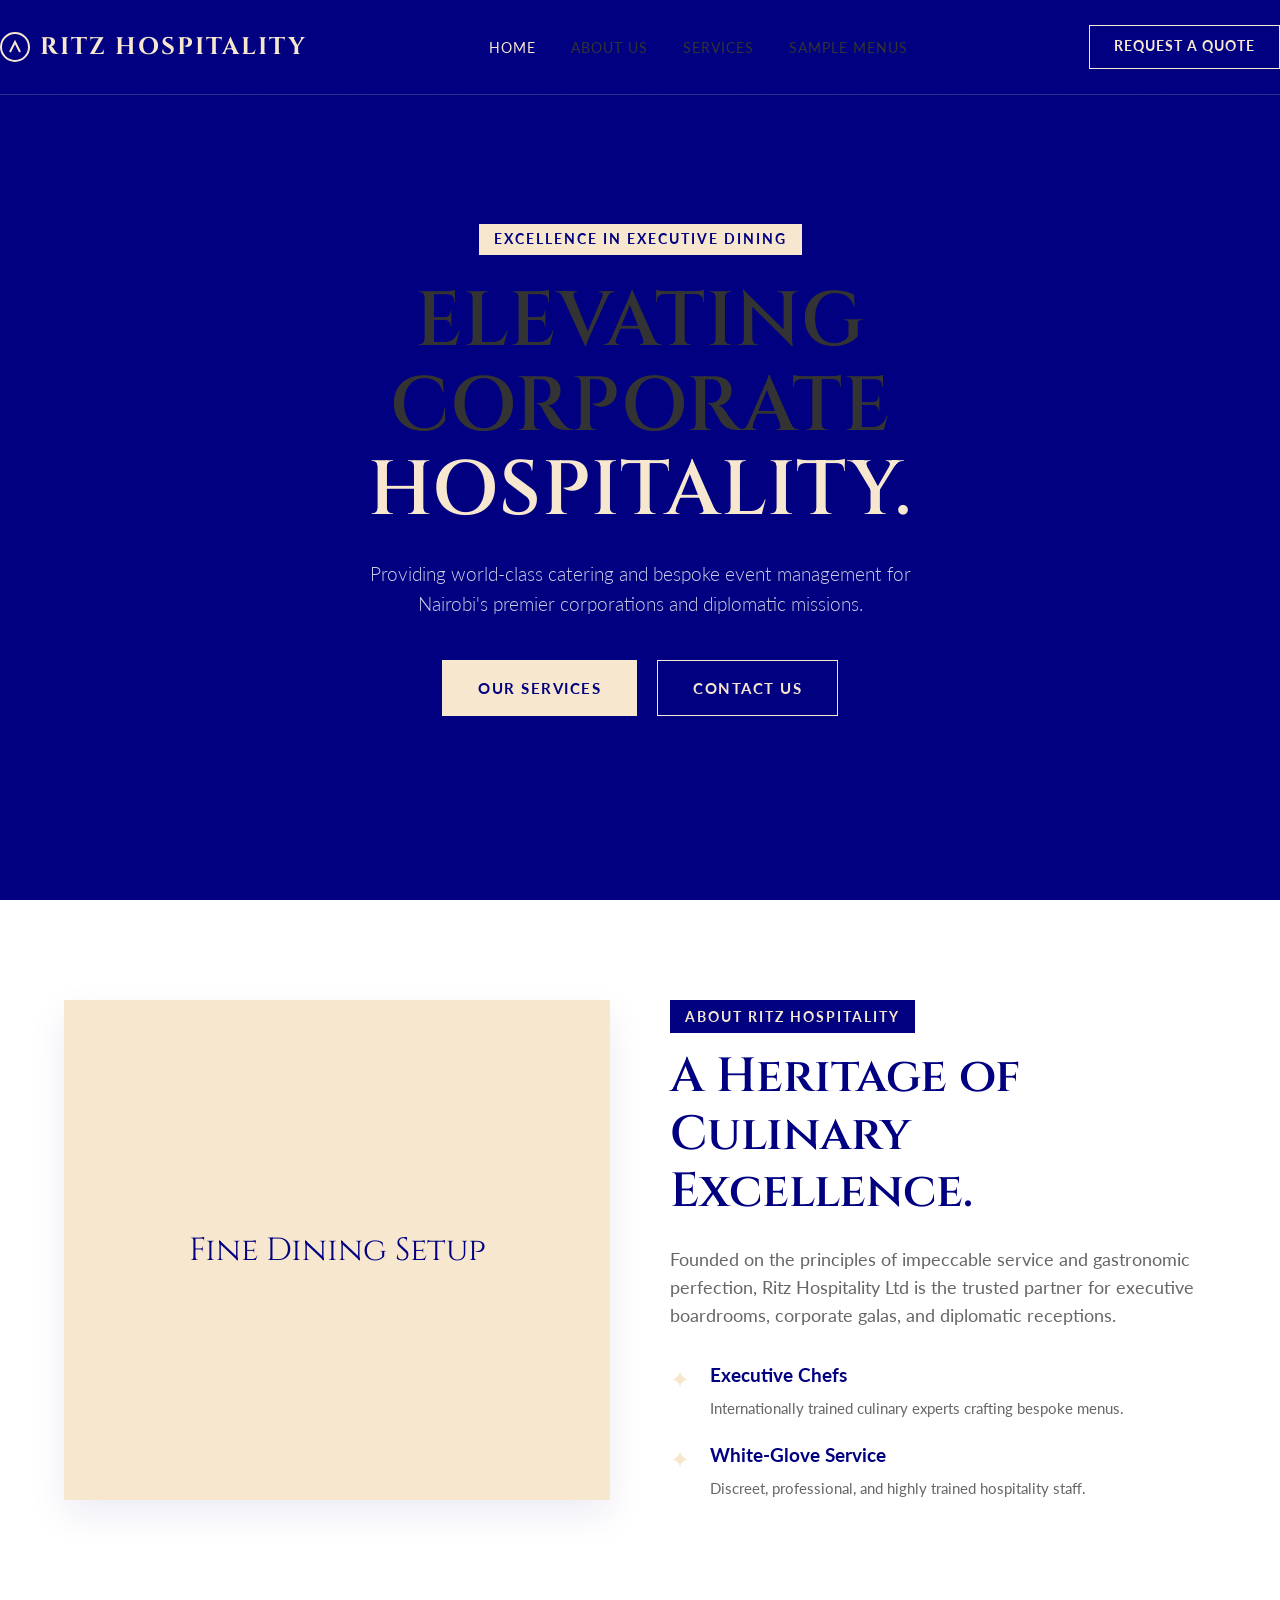
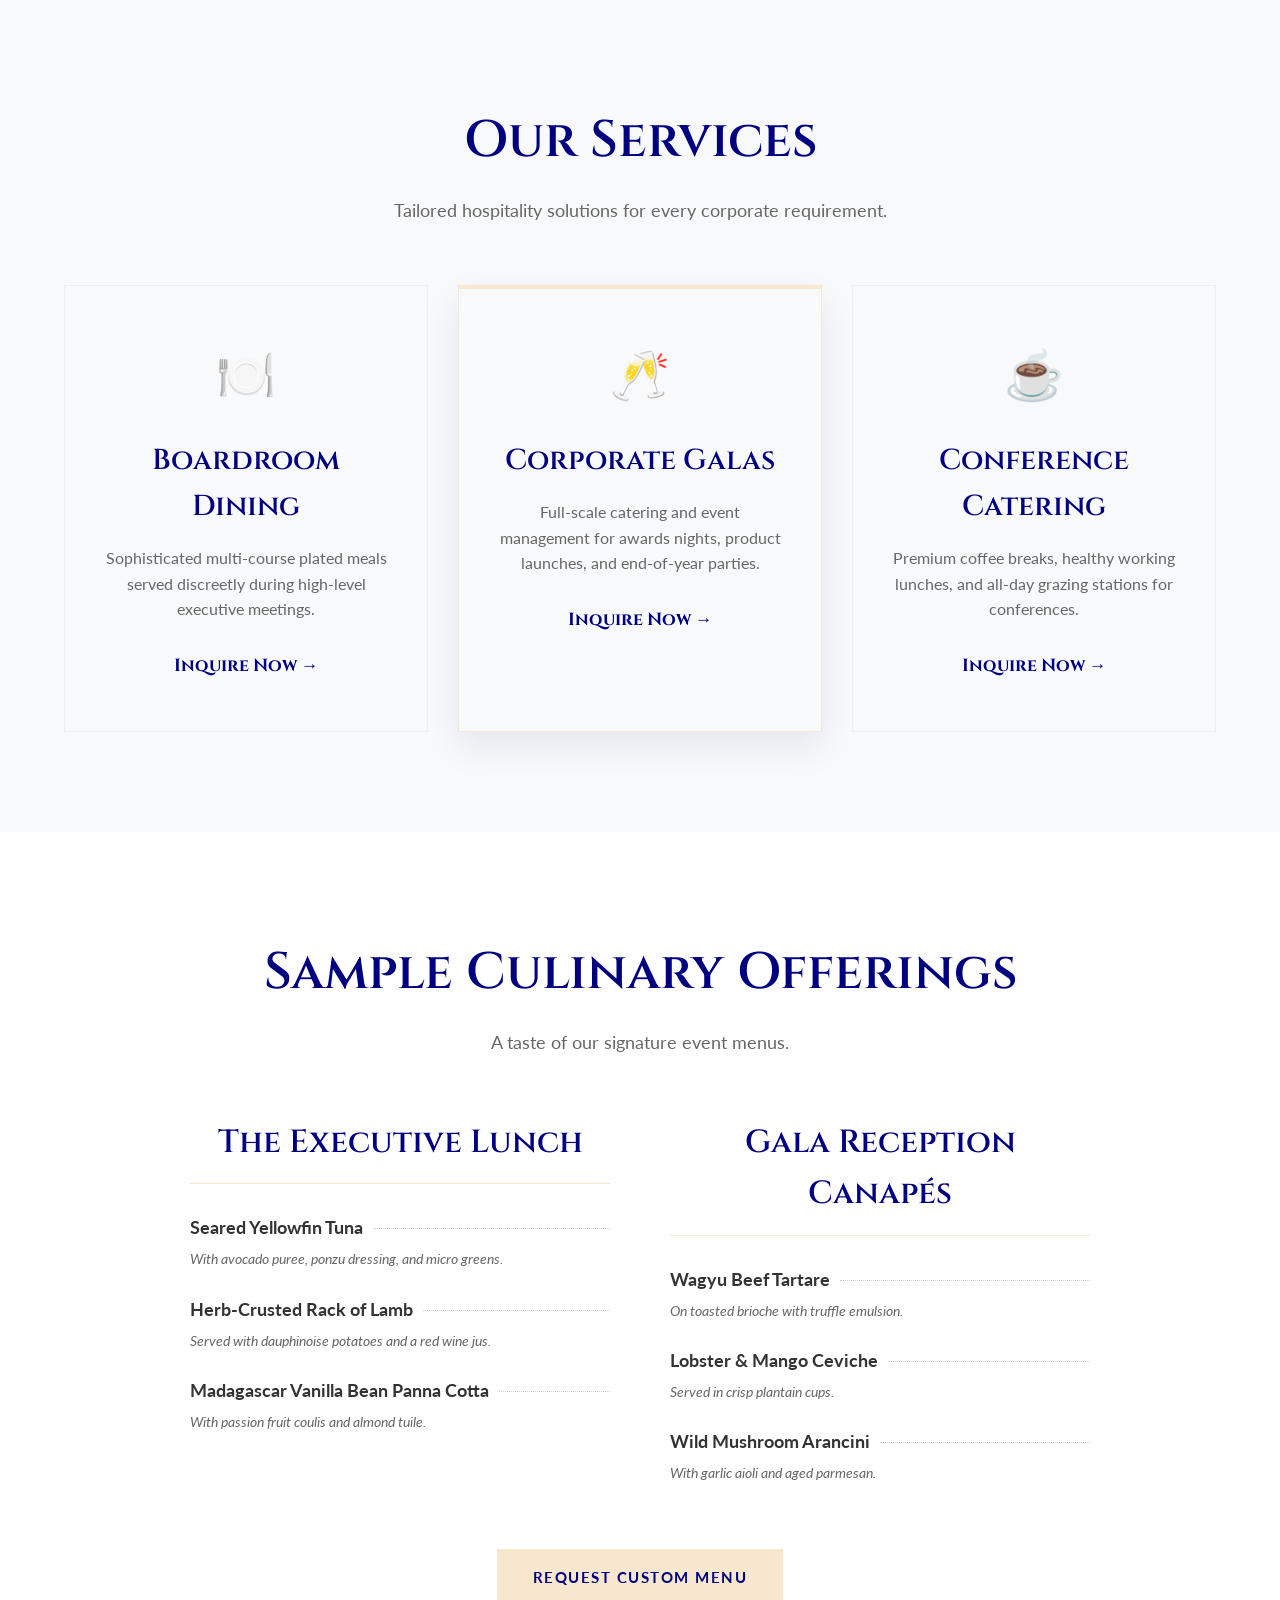
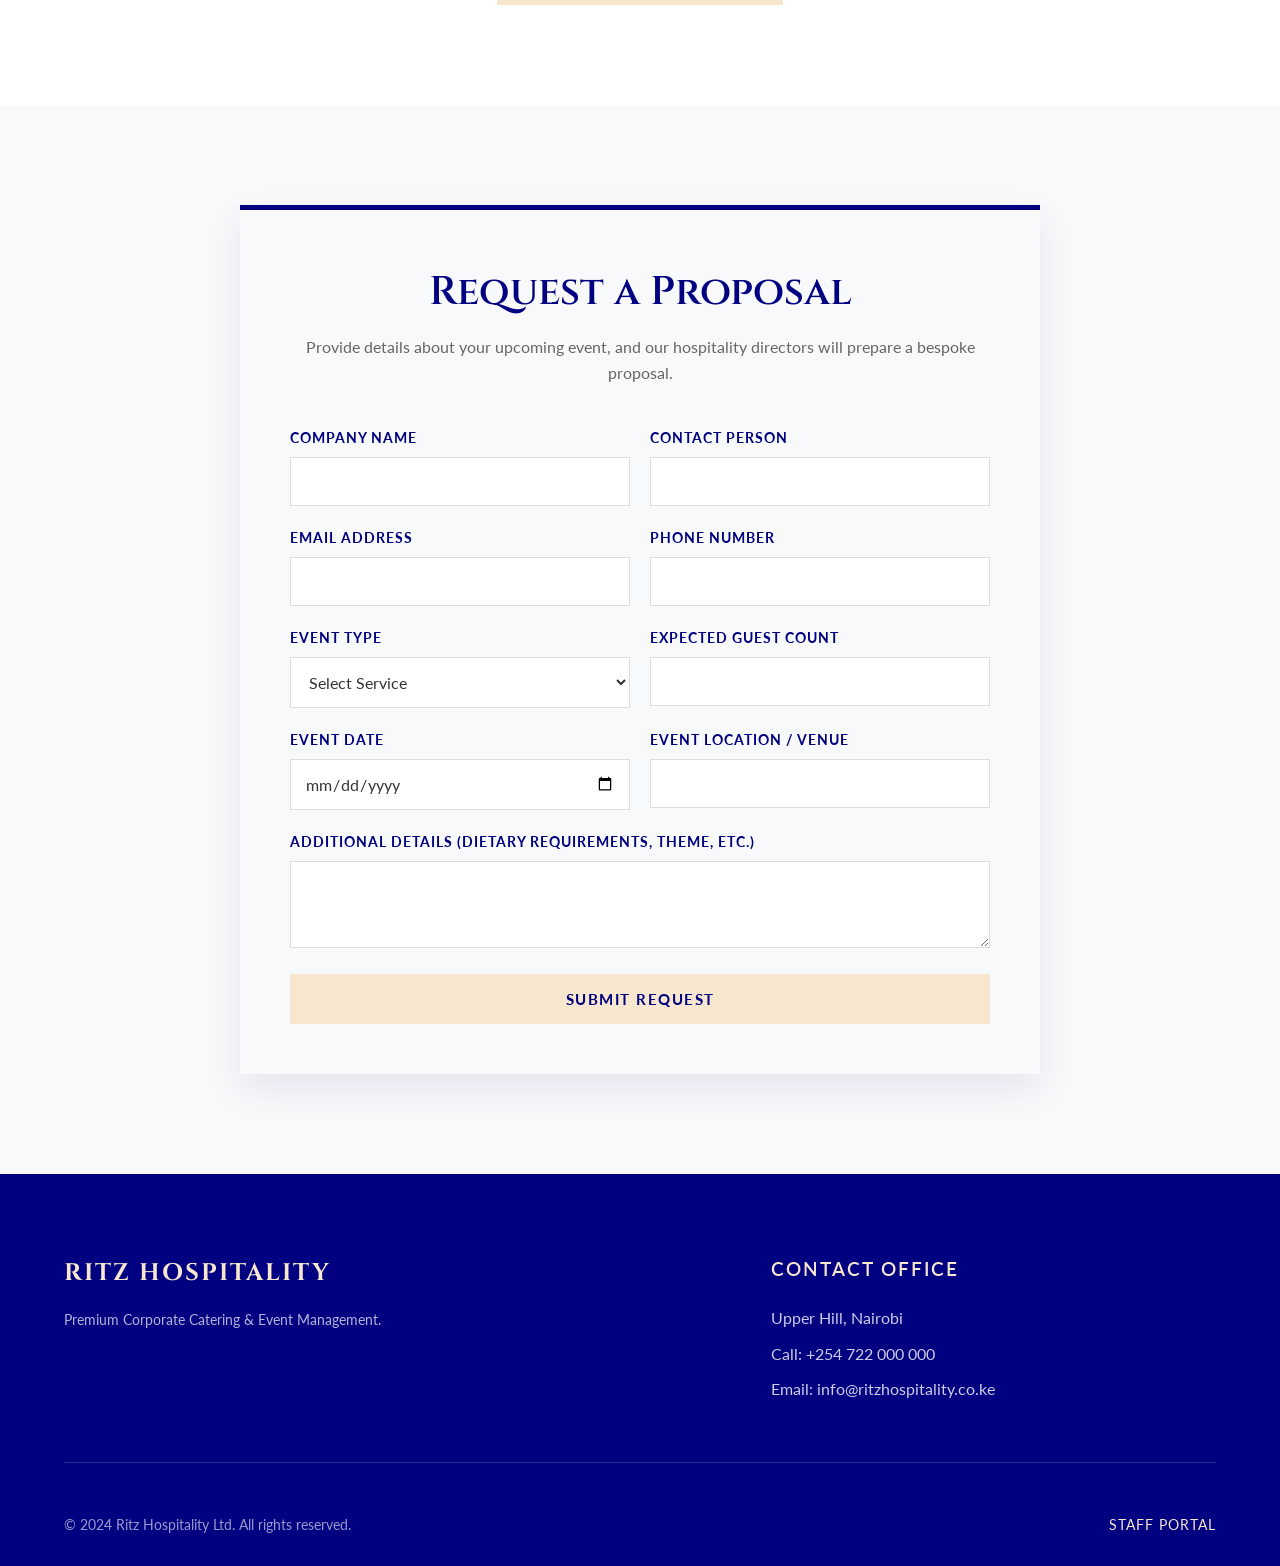
==== index.html @ 5d1a685e "Initial commit: Ritz Hospitality" ====
<!DOCTYPE html>
<html lang="en">
<head>
    <meta charset="UTF-8"><meta name="viewport" content="width=device-width,initial-scale=1.0">
    <title>Ritz Hospitality Ltd | Premium Corporate Catering Nairobi</title>
    <meta name="description" content="Ritz Hospitality Ltd provides premium corporate catering, executive dining, and event hospitality services in Nairobi, Kenya.">
    <link href="https://fonts.googleapis.com/css2?family=Cinzel:wght@400;600;700&family=Lato:wght@300;400;700&display=swap" rel="stylesheet">
    <link rel="stylesheet" href="style.css">
</head>
<body>
    <nav class="navbar" id="navbar"><div class="nav-container">
        <a href="#home" class="nav-logo"><img src="data:image/svg+xml;utf8,<svg width='30' height='30' viewBox='0 0 30 30' xmlns='http://www.w3.org/2000/svg'><circle cx='15' cy='15' r='14' fill='none' stroke='%23F7E7CE' stroke-width='2'/><path d='M10 20 L15 10 L20 20' fill='none' stroke='%23F7E7CE' stroke-width='2'/></svg>" alt="Ritz Logo"> RITZ HOSPITALITY</a>
        <ul class="nav-links" id="navLinks"><li><a href="#home" class="nav-link active">Home</a></li><li><a href="#about" class="nav-link">About Us</a></li><li><a href="#services" class="nav-link">Services</a></li><li><a href="#menus" class="nav-link">Sample Menus</a></li></ul>
        <a href="#booking" class="nav-cta">Request a Quote</a>
        <button class="hamburger" id="hamburger"><span></span><span></span><span></span></button>
    </div></nav>

    <header id="home" class="hero">
        <div class="hero-bg"></div>
        <div class="hero-content">
            <span class="hero-badge">Excellence in Executive Dining</span>
            <h1>ELEVATING CORPORATE<br><span class="accent">HOSPITALITY.</span></h1>
            <p class="hero-sub">Providing world-class catering and bespoke event management for Nairobi's premier corporations and diplomatic missions.</p>
            <div class="hero-actions">
                <a href="#services" class="btn btn-primary">Our Services</a>
                <a href="#booking" class="btn btn-outline">Contact Us</a>
            </div>
        </div>
    </header>

    <section id="about" class="section split-section">
        <div class="container"><div class="split-grid">
            <div class="split-img">Fine Dining Setup</div>
            <div class="split-content">
                <span class="tag">About Ritz Hospitality</span>
                <h2>A Heritage of Culinary Excellence.</h2>
                <p>Founded on the principles of impeccable service and gastronomic perfection, Ritz Hospitality Ltd is the trusted partner for executive boardrooms, corporate galas, and diplomatic receptions.</p>
                <div class="features">
                    <div class="feat">
                        <div class="feat-icon">✦</div>
                        <div><h4>Executive Chefs</h4><p>Internationally trained culinary experts crafting bespoke menus.</p></div>
                    </div>
                    <div class="feat">
                        <div class="feat-icon">✦</div>
                        <div><h4>White-Glove Service</h4><p>Discreet, professional, and highly trained hospitality staff.</p></div>
                    </div>
                </div>
            </div>
        </div></div>
    </section>

    <section id="services" class="section bg-light">
        <div class="container">
            <div class="section-header"><h2>Our Services</h2><p>Tailored hospitality solutions for every corporate requirement.</p></div>
            <div class="svc-grid">
                <div class="svc-card">
                    <div class="svc-icon">🍽️</div>
                    <h3>Boardroom Dining</h3>
                    <p>Sophisticated multi-course plated meals served discreetly during high-level executive meetings.</p>
                    <button class="btn-text" onclick="bookSvc('Boardroom Dining')">Inquire Now →</button>
                </div>
                <div class="svc-card featured">
                    <div class="svc-icon">🥂</div>
                    <h3>Corporate Galas</h3>
                    <p>Full-scale catering and event management for awards nights, product launches, and end-of-year parties.</p>
                    <button class="btn-text" onclick="bookSvc('Corporate Galas')">Inquire Now →</button>
                </div>
                <div class="svc-card">
                    <div class="svc-icon">☕</div>
                    <h3>Conference Catering</h3>
                    <p>Premium coffee breaks, healthy working lunches, and all-day grazing stations for conferences.</p>
                    <button class="btn-text" onclick="bookSvc('Conference Catering')">Inquire Now →</button>
                </div>
            </div>
        </div>
    </section>

    <section id="menus" class="section menu-section">
        <div class="container">
            <div class="section-header"><h2>Sample Culinary Offerings</h2><p>A taste of our signature event menus.</p></div>
            <div class="menu-grid">
                <div class="menu-col">
                    <h3>The Executive Lunch</h3>
                    <div class="menu-item">
                        <div class="mi-top"><h4>Seared Yellowfin Tuna</h4><span class="mi-dots"></span></div>
                        <p>With avocado puree, ponzu dressing, and micro greens.</p>
                    </div>
                    <div class="menu-item">
                        <div class="mi-top"><h4>Herb-Crusted Rack of Lamb</h4><span class="mi-dots"></span></div>
                        <p>Served with dauphinoise potatoes and a red wine jus.</p>
                    </div>
                    <div class="menu-item">
                        <div class="mi-top"><h4>Madagascar Vanilla Bean Panna Cotta</h4><span class="mi-dots"></span></div>
                        <p>With passion fruit coulis and almond tuile.</p>
                    </div>
                </div>
                <div class="menu-col">
                    <h3>Gala Reception Canapés</h3>
                    <div class="menu-item">
                        <div class="mi-top"><h4>Wagyu Beef Tartare</h4><span class="mi-dots"></span></div>
                        <p>On toasted brioche with truffle emulsion.</p>
                    </div>
                    <div class="menu-item">
                        <div class="mi-top"><h4>Lobster & Mango Ceviche</h4><span class="mi-dots"></span></div>
                        <p>Served in crisp plantain cups.</p>
                    </div>
                    <div class="menu-item">
                        <div class="mi-top"><h4>Wild Mushroom Arancini</h4><span class="mi-dots"></span></div>
                        <p>With garlic aioli and aged parmesan.</p>
                    </div>
                </div>
            </div>
            <div class="text-center" style="margin-top:40px">
                <a href="#booking" class="btn btn-primary" onclick="bookSvc('Custom Menu Design')">Request Custom Menu</a>
            </div>
        </div>
    </section>

    <section id="booking" class="section booking-section bg-light">
        <div class="container"><div class="booking-wrap">
            <div class="booking-header"><h2>Request a Proposal</h2><p>Provide details about your upcoming event, and our hospitality directors will prepare a bespoke proposal.</p></div>
            <form id="bookingForm" class="booking-form">
                <div class="form-row"><div class="form-group"><label>Company Name</label><input type="text" name="company" required></div><div class="form-group"><label>Contact Person</label><input type="text" name="name" required></div></div>
                <div class="form-row"><div class="form-group"><label>Email Address</label><input type="email" name="email" required></div><div class="form-group"><label>Phone Number</label><input type="tel" name="phone" required></div></div>
                <div class="form-row"><div class="form-group"><label>Event Type</label><select name="service" id="svcSelect" required><option value="">Select Service</option><option>Boardroom Dining</option><option>Corporate Galas</option><option>Conference Catering</option><option>Custom Menu Design</option><option>Other</option></select></div><div class="form-group"><label>Expected Guest Count</label><input type="number" name="guests" required></div></div>
                <div class="form-row"><div class="form-group"><label>Event Date</label><input type="date" name="date" required></div><div class="form-group"><label>Event Location / Venue</label><input type="text" name="location"></div></div>
                <div class="form-group"><label>Additional Details (Dietary requirements, theme, etc.)</label><textarea name="details" rows="3"></textarea></div>
                <button type="submit" class="btn btn-primary btn-full">Submit Request</button>
            </form>
        </div></div>
    </section>

    <footer class="footer"><div class="container">
        <div class="f-grid">
            <div class="f-brand">
                <a href="#home" class="nav-logo">RITZ HOSPITALITY</a>
                <p style="margin-top:15px;color:rgba(255,255,255,0.7);font-size:0.9rem">Premium Corporate Catering & Event Management.</p>
            </div>
            <div class="f-contact"><h4>Contact Office</h4><p>Upper Hill, Nairobi</p><p>Call: +254 722 000 000</p><p>Email: info@ritzhospitality.co.ke</p></div>
        </div>
        <div class="f-bottom"><p>© 2024 Ritz Hospitality Ltd. All rights reserved.</p><a href="admin.html" style="color:var(--accent);letter-spacing:1px;font-size:0.9rem;text-transform:uppercase">Staff Portal</a></div>
    </div></footer>

    <div class="toast" id="toast"></div>
    <script src="script.js"></script>
</body></html>
---- style.css ----
/* Ritz Hospitality Ltd — Navy Blue #000080 | Champagne Gold #F7E7CE | Crisp White #FFFFFF */
*,*::before,*::after{margin:0;padding:0;box-sizing:border-box}
:root{--primary:#000080;--primary-light:#0000b3;--accent:#F7E7CE;--accent-hover:#e6d0a3;--bg:#ffffff;--bg-light:#f8f9fa;--text:#333333;--text-light:#666666;--shadow:0 15px 35px rgba(0,0,128,0.08);--transition:0.3s ease}
html{scroll-behavior:smooth}body{font-family:'Lato',sans-serif;background:var(--bg);color:var(--text);line-height:1.6;overflow-x:hidden}
h1,h2,h3,h4{font-family:'Cinzel',serif;font-weight:600;color:var(--primary)}
.container{max-width:1200px;margin:0 auto;padding:0 24px}a{text-decoration:none;color:inherit;transition:var(--transition)}.text-center{text-align:center}

.btn{display:inline-flex;align-items:center;padding:15px 35px;font-family:'Lato',sans-serif;font-size:0.95rem;text-transform:uppercase;letter-spacing:1.5px;cursor:pointer;transition:var(--transition);border:1px solid transparent;font-weight:700}
.btn-primary{background:var(--accent);color:var(--primary)}.btn-primary:hover{background:var(--accent-hover);transform:translateY(-2px);box-shadow:var(--shadow)}
.btn-outline{background:transparent;color:var(--accent);border-color:var(--accent)}.btn-outline:hover{background:var(--accent);color:var(--primary)}
.btn-text{background:none;border:none;color:var(--primary);font-family:'Cinzel',serif;font-size:1.1rem;font-weight:700;cursor:pointer;display:inline-flex;align-items:center;gap:5px;border-bottom:1px solid transparent;padding-bottom:2px}.btn-text:hover{color:var(--accent);border-color:var(--accent)}
.btn-full{width:100%;justify-content:center}

.navbar{position:fixed;top:0;left:0;right:0;z-index:1000;padding:25px 0;transition:var(--transition);background:transparent;border-bottom:1px solid rgba(247,231,206,0.2)}.navbar.scrolled{background:var(--primary);padding:15px 0;box-shadow:0 4px 20px rgba(0,0,0,0.1)}
.nav-container{display:flex;align-items:center;justify-content:space-between}
.nav-logo{font-family:'Cinzel',serif;font-size:1.5rem;font-weight:700;color:var(--accent);letter-spacing:2px;display:flex;align-items:center;gap:10px}
.nav-links{display:flex;list-style:none;gap:35px}.nav-link{color:var(--white);font-size:0.9rem;text-transform:uppercase;letter-spacing:1px;font-weight:400}.nav-link:hover,.nav-link.active{color:var(--accent)}
.nav-cta{padding:10px 24px;border:1px solid var(--accent);color:var(--accent);font-size:0.85rem;text-transform:uppercase;letter-spacing:1px;font-weight:700}.nav-cta:hover{background:var(--accent);color:var(--primary)}
.hamburger{display:none;background:none;border:none;cursor:pointer;padding:8px}.hamburger span{display:block;width:24px;height:2px;background:var(--accent);margin:5px 0;transition:var(--transition)}

.hero{min-height:100vh;display:flex;align-items:center;padding:120px 24px 80px;position:relative;background:var(--primary)}
.hero-bg{position:absolute;inset:0;background:linear-gradient(rgba(0,0,128,0.85),rgba(0,0,128,0.95)),url('data:image/svg+xml;utf8,<svg width="100" height="100" xmlns="http://www.w3.org/2000/svg"><rect width="100" height="100" fill="%23000080"/><circle cx="50" cy="50" r="40" fill="none" stroke="%23F7E7CE" stroke-width="0.5" opacity="0.1"/></svg>')}
.hero-content{position:relative;z-index:2;max-width:800px;margin:0 auto;text-align:center}
.hero-badge{display:inline-block;color:var(--primary);background:var(--accent);padding:5px 15px;font-size:0.85rem;text-transform:uppercase;letter-spacing:2px;font-weight:700;margin-bottom:25px}
.hero h1{font-size:clamp(3rem,6vw,5rem);line-height:1.1;margin-bottom:25px;color:var(--white);letter-spacing:1px}.hero h1 .accent{color:var(--accent)}
.hero-sub{font-size:1.2rem;color:rgba(255,255,255,0.8);margin-bottom:40px;max-width:600px;margin-left:auto;margin-right:auto;font-weight:300}
.hero-actions{display:flex;gap:20px;justify-content:center;flex-wrap:wrap}

.section{padding:100px 0}.bg-light{background:var(--bg-light)}
.section-header{text-align:center;margin-bottom:60px}
.tag{display:inline-block;color:var(--accent);font-size:0.9rem;text-transform:uppercase;letter-spacing:2px;margin-bottom:15px;font-weight:700;background:var(--primary);padding:5px 15px}
.section-header h2{font-size:clamp(2.5rem,4vw,3.5rem);margin-bottom:15px}.section-header p{color:var(--text-light);font-size:1.1rem}

.split-grid{display:grid;grid-template-columns:1fr 1fr;gap:60px;align-items:center}
.split-img{height:500px;background:var(--accent);display:flex;align-items:center;justify-content:center;font-family:'Cinzel',serif;font-size:2rem;color:var(--primary);border:10px solid var(--white);box-shadow:var(--shadow)}
.split-content h2{font-size:3rem;margin-bottom:25px;line-height:1.2}.split-content p{color:var(--text-light);margin-bottom:30px;font-size:1.1rem}
.features{display:grid;gap:20px}
.feat{display:flex;gap:20px;align-items:flex-start}
.feat-icon{color:var(--accent);font-size:1.5rem}
.feat h4{font-size:1.2rem;margin-bottom:5px;font-family:'Lato',sans-serif;font-weight:700}.feat p{color:var(--text-light);font-size:0.95rem;margin:0}

.svc-grid{display:grid;grid-template-columns:repeat(3,1fr);gap:30px}
.svc-card{background:var(--white);padding:50px 40px;text-align:center;transition:var(--transition);border:1px solid #eee;position:relative}
.svc-card::before{content:'';position:absolute;top:0;left:0;width:100%;height:3px;background:var(--accent);transform:scaleX(0);transition:var(--transition);transform-origin:left}
.svc-card:hover{box-shadow:var(--shadow);transform:translateY(-5px)}.svc-card:hover::before{transform:scaleX(1)}
.svc-card.featured{border-color:var(--accent);box-shadow:var(--shadow)}.svc-card.featured::before{transform:scaleX(1)}
.svc-icon{font-size:3rem;margin-bottom:25px}
.svc-card h3{font-size:1.8rem;margin-bottom:15px}.svc-card p{color:var(--text-light);margin-bottom:30px;font-size:1rem}

.menu-section{background:var(--white)}
.menu-grid{display:grid;grid-template-columns:1fr 1fr;gap:60px;max-width:900px;margin:0 auto}
.menu-col h3{font-size:2rem;margin-bottom:30px;color:var(--primary);text-align:center;border-bottom:1px solid var(--accent);padding-bottom:15px}
.menu-item{margin-bottom:25px}
.mi-top{display:flex;align-items:baseline;gap:10px;margin-bottom:5px}
.mi-top h4{font-family:'Lato',sans-serif;font-weight:700;font-size:1.1rem;color:var(--text);white-space:nowrap}
.mi-dots{flex:1;border-bottom:1px dotted #ccc;position:relative;top:-5px}
.menu-item p{color:var(--text-light);font-size:0.9rem;font-style:italic}

.booking-wrap{max-width:800px;margin:0 auto;background:var(--white);padding:50px;box-shadow:var(--shadow);border-top:5px solid var(--primary)}
.booking-header{text-align:center;margin-bottom:40px}.booking-header h2{font-size:2.5rem;margin-bottom:10px}.booking-header p{color:var(--text-light)}
.form-row{display:grid;grid-template-columns:1fr 1fr;gap:20px}.form-group{margin-bottom:20px}
.form-group label{display:block;margin-bottom:8px;font-weight:700;color:var(--primary);font-size:0.9rem;text-transform:uppercase;letter-spacing:1px}
.form-group input,.form-group select,.form-group textarea{width:100%;padding:14px;border:1px solid #ddd;background:#fff;font-family:'Lato',sans-serif;font-size:1rem;transition:var(--transition);outline:none;color:var(--text)}
.form-group input:focus,.form-group select:focus,.form-group textarea:focus{border-color:var(--primary);box-shadow:0 0 0 2px rgba(0,0,128,0.1)}

.footer{background:var(--primary);color:var(--white);padding:80px 0 30px}
.f-grid{display:grid;grid-template-columns:1.5fr 1fr;gap:40px;margin-bottom:50px;border-bottom:1px solid rgba(247,231,206,0.2);padding-bottom:50px}
.f-contact h4{color:var(--accent);margin-bottom:20px;font-size:1.2rem;font-family:'Lato',sans-serif;text-transform:uppercase;letter-spacing:2px}
.f-contact p{margin-bottom:10px;color:rgba(255,255,255,0.8);font-size:1rem}
.f-bottom{display:flex;justify-content:space-between;align-items:center;font-size:0.9rem;color:rgba(255,255,255,0.6)}

.toast{position:fixed;bottom:40px;right:40px;background:var(--primary);color:var(--accent);padding:16px 32px;font-family:'Lato',sans-serif;font-size:1rem;font-weight:700;text-transform:uppercase;letter-spacing:1px;z-index:3000;opacity:0;transform:translateY(20px);transition:var(--transition);pointer-events:none;box-shadow:var(--shadow);border:1px solid var(--accent)}.toast.show{opacity:1;transform:translateY(0)}

@media(max-width:992px){.split-grid{grid-template-columns:1fr}.svc-grid{grid-template-columns:1fr}.menu-grid{grid-template-columns:1fr;gap:40px}}
@media(max-width:768px){.nav-links{display:none;flex-direction:column;position:absolute;top:100%;left:0;right:0;background:var(--primary);padding:24px;border-bottom:1px solid rgba(247,231,206,0.2)}.nav-links.active{display:flex}.nav-cta{display:none}.hamburger{display:block}.form-row{grid-template-columns:1fr}.f-grid{grid-template-columns:1fr}.booking-wrap{padding:30px}.f-bottom{flex-direction:column;gap:15px}}
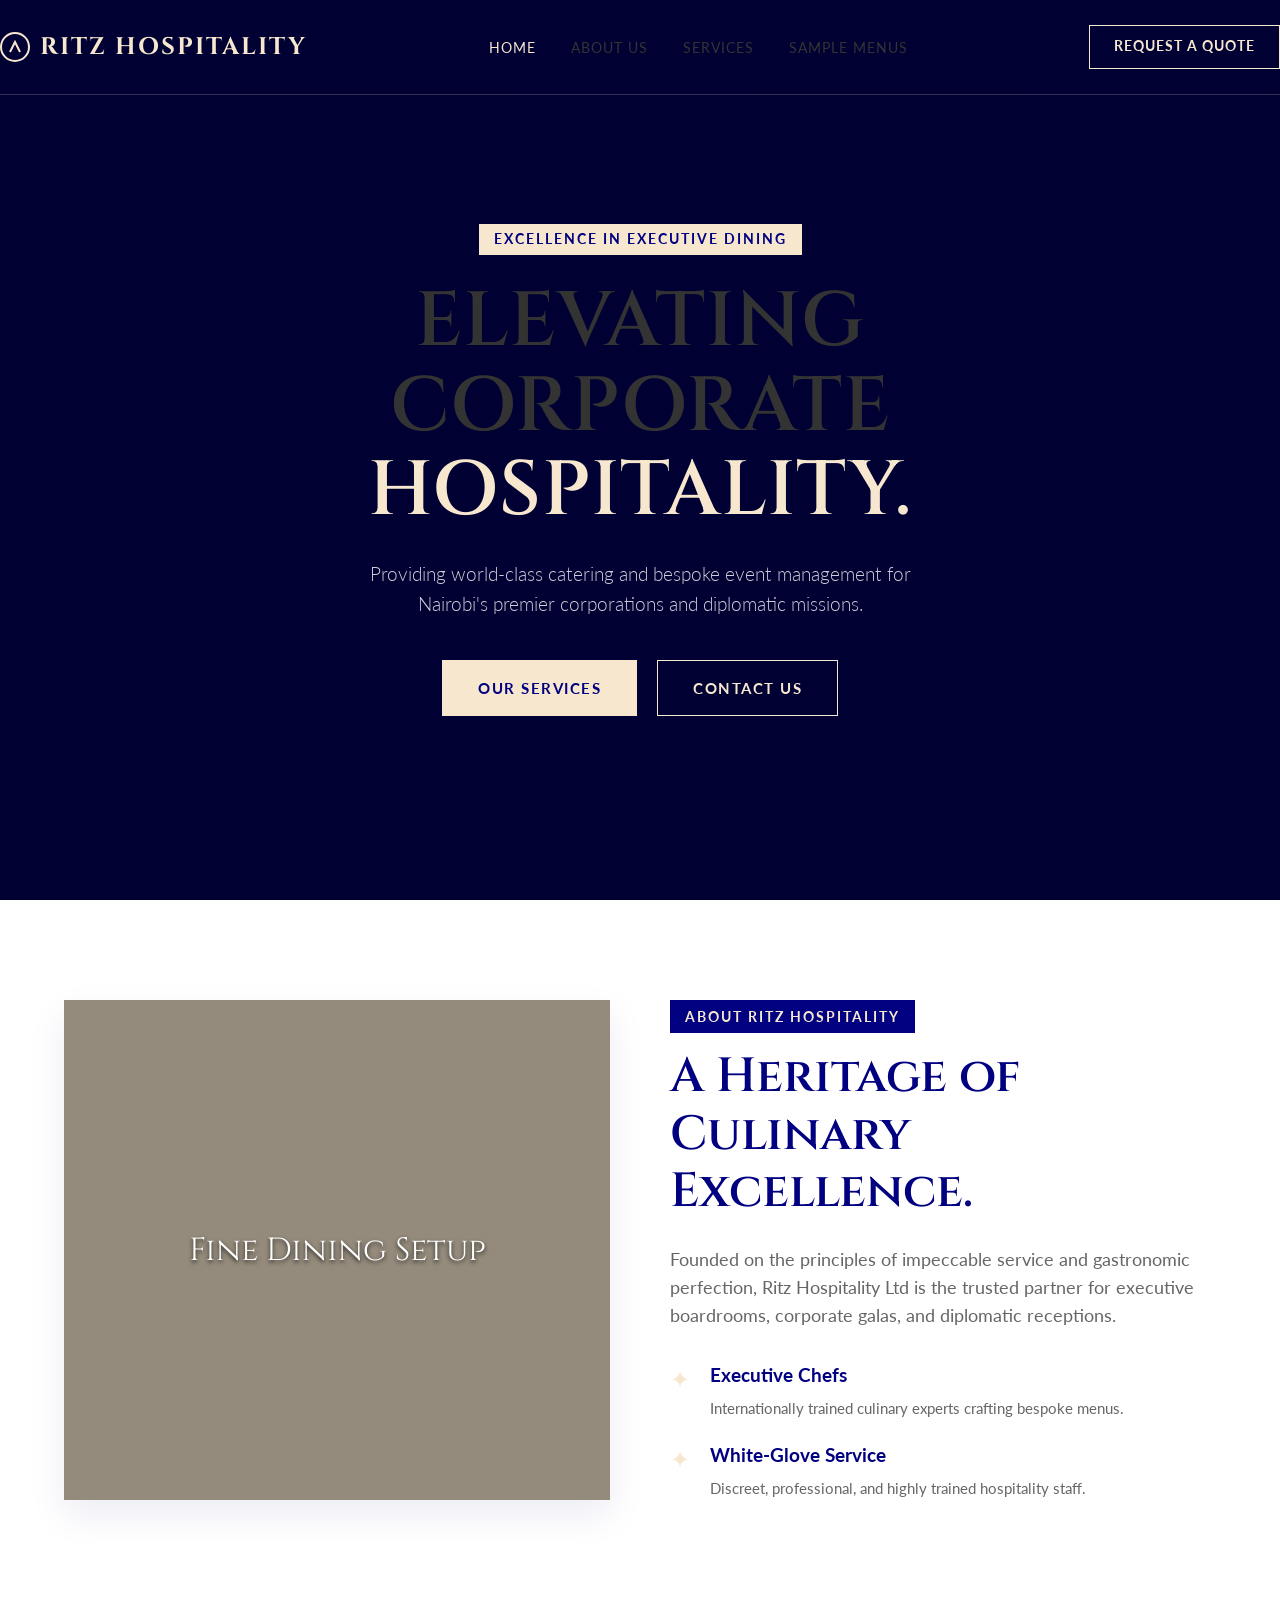
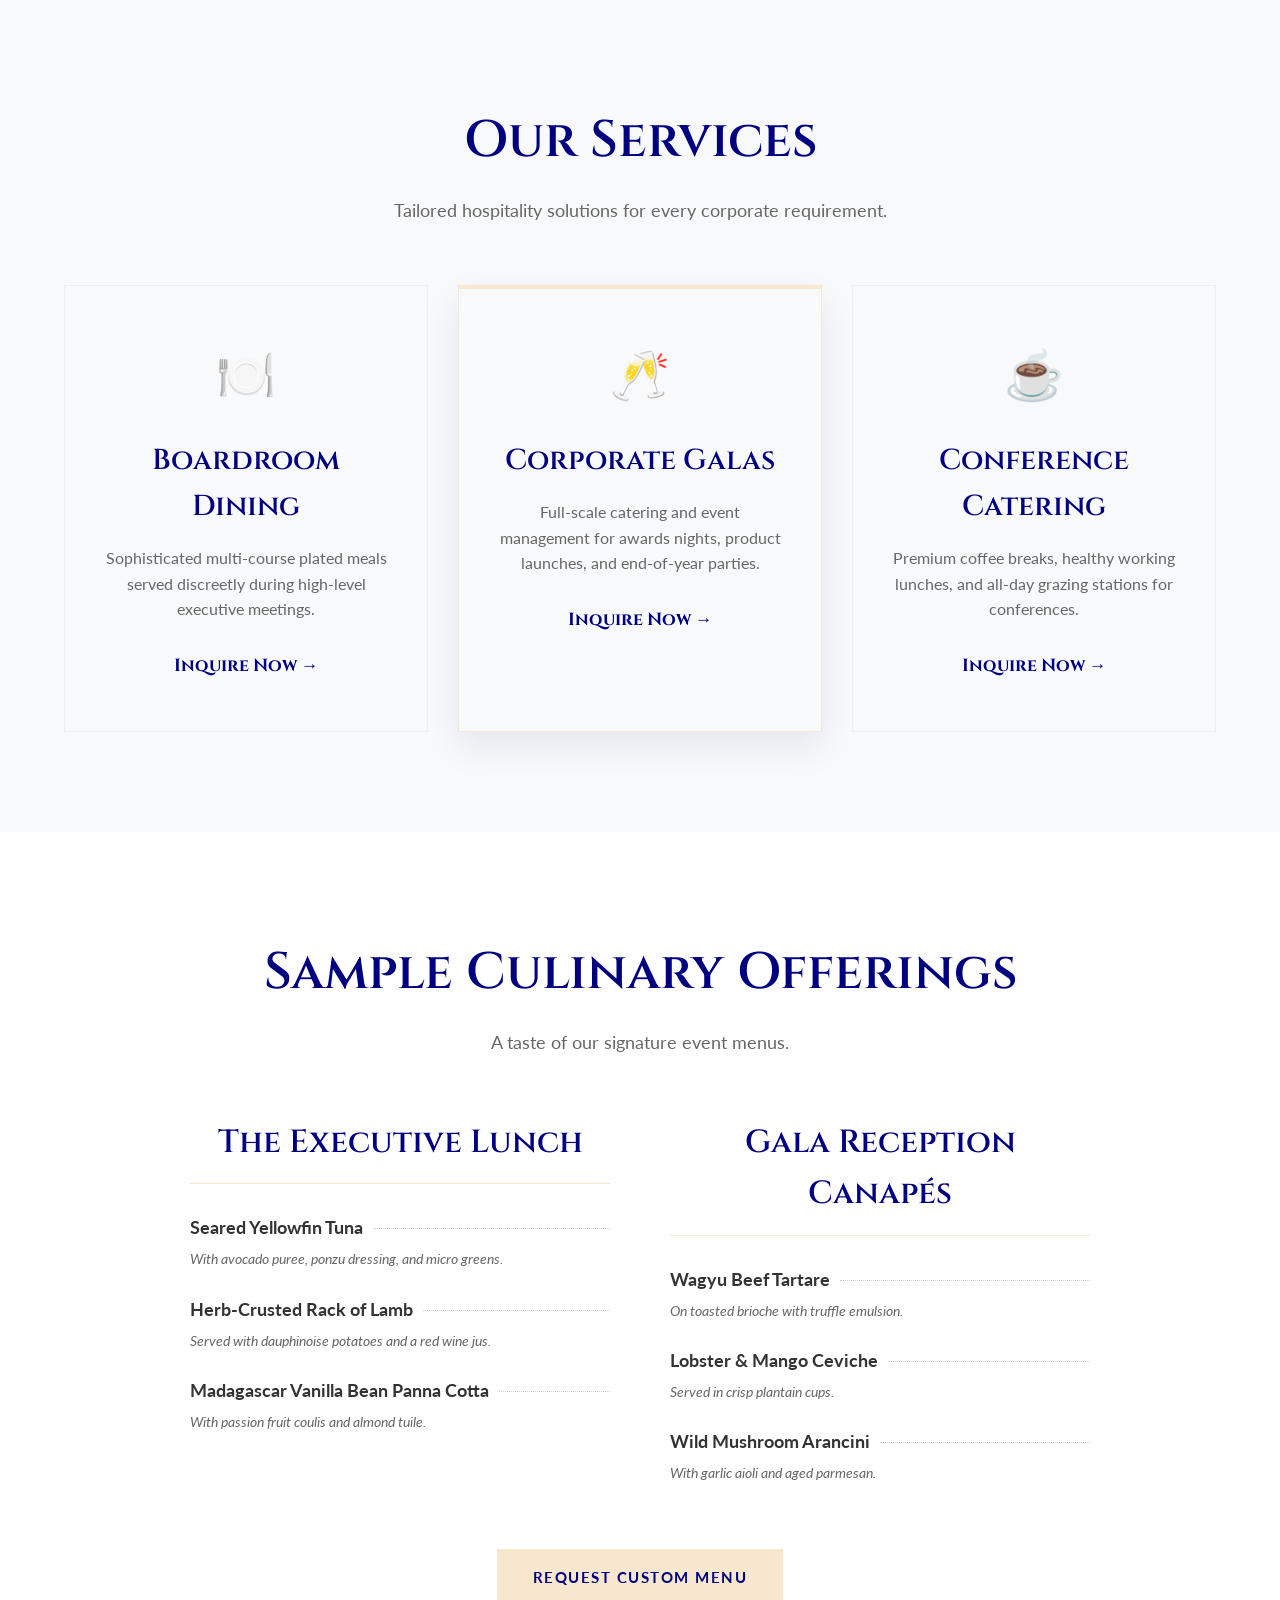
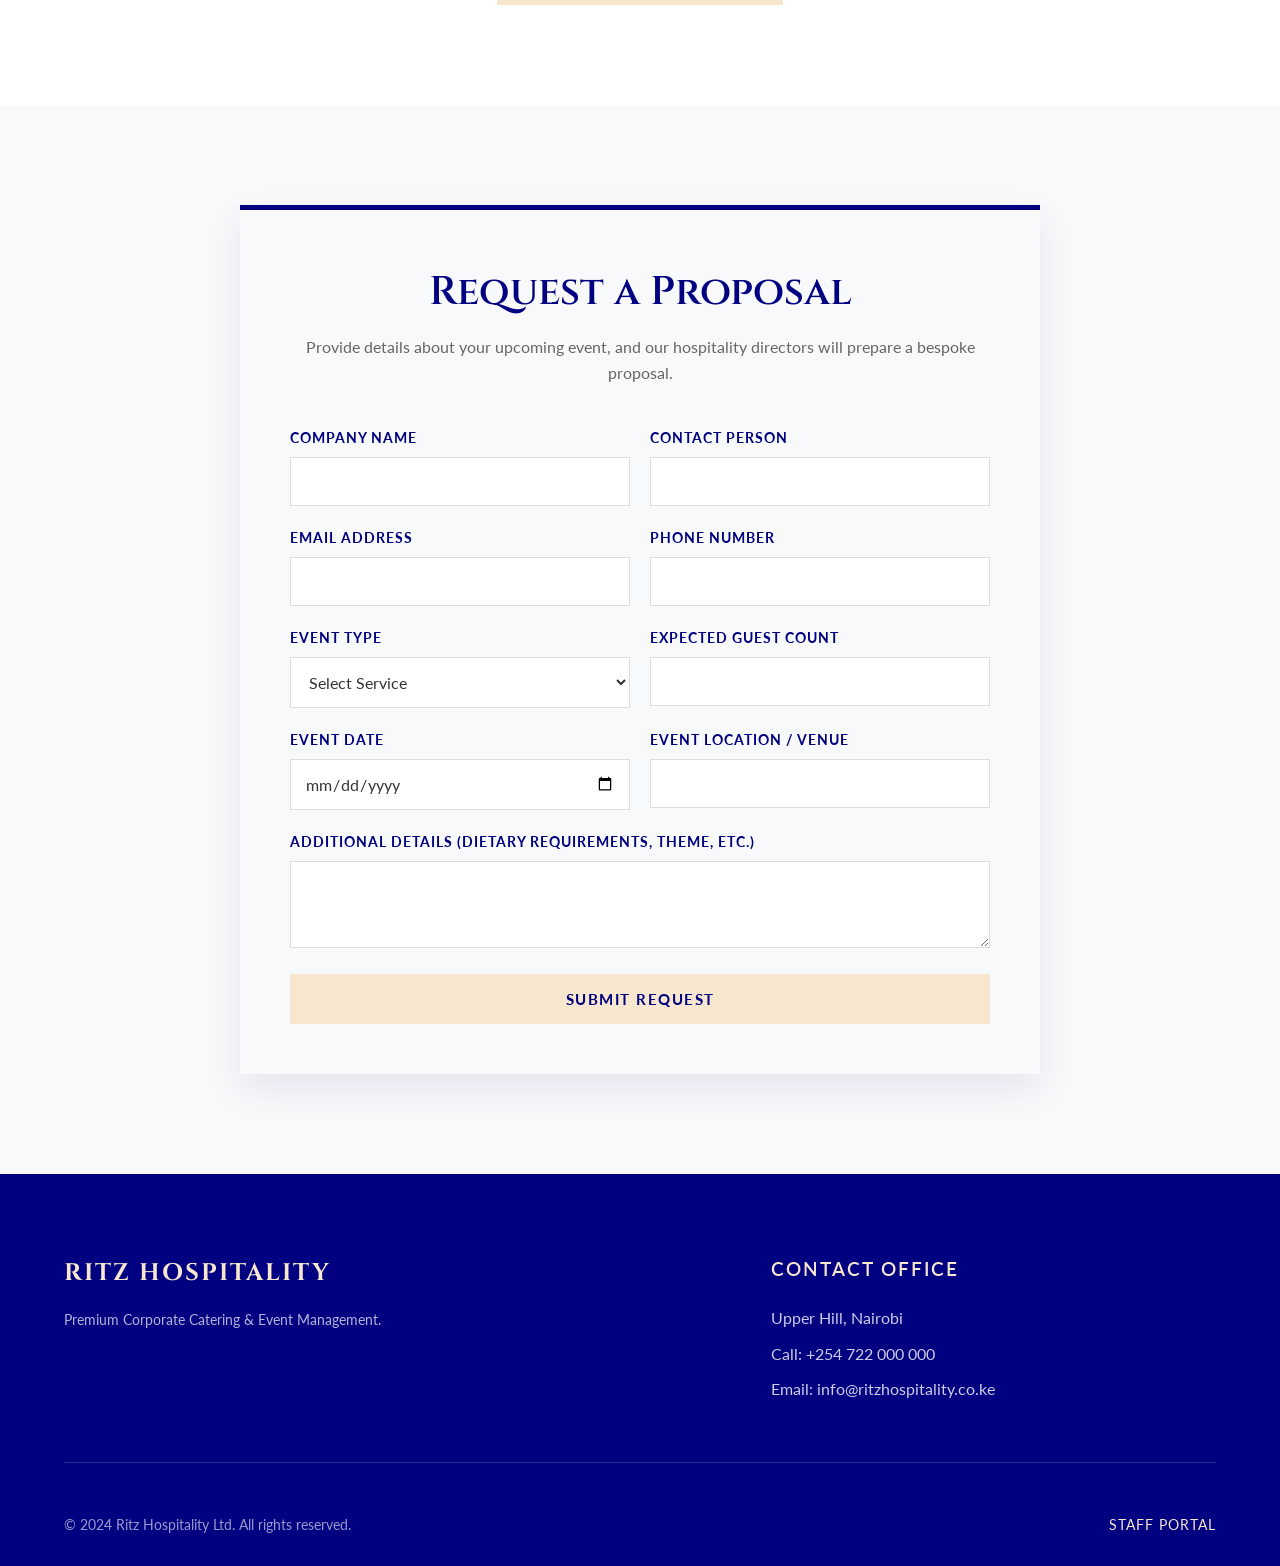
==== commit b470bde7: "Fix layout and perfectly inject background images" ====
--- a/index.html
+++ b/index.html
@@ -1,146 +1,140 @@
 <!DOCTYPE html>
+
 <html lang="en">
 <head>
-    <meta charset="UTF-8"><meta name="viewport" content="width=device-width,initial-scale=1.0">
-    <title>Ritz Hospitality Ltd | Premium Corporate Catering Nairobi</title>
-    <meta name="description" content="Ritz Hospitality Ltd provides premium corporate catering, executive dining, and event hospitality services in Nairobi, Kenya.">
-    <link href="https://fonts.googleapis.com/css2?family=Cinzel:wght@400;600;700&family=Lato:wght@300;400;700&display=swap" rel="stylesheet">
-    <link rel="stylesheet" href="style.css">
+<meta charset="utf-8"/><meta content="width=device-width,initial-scale=1.0" name="viewport"/>
+<title>Ritz Hospitality Ltd | Premium Corporate Catering Nairobi</title>
+<meta content="Ritz Hospitality Ltd provides premium corporate catering, executive dining, and event hospitality services in Nairobi, Kenya." name="description"/>
+<link href="https://fonts.googleapis.com/css2?family=Cinzel:wght@400;600;700&amp;family=Lato:wght@300;400;700&amp;display=swap" rel="stylesheet"/>
+<link href="style.css" rel="stylesheet"/>
 </head>
 <body>
-    <nav class="navbar" id="navbar"><div class="nav-container">
-        <a href="#home" class="nav-logo"><img src="data:image/svg+xml;utf8,<svg width='30' height='30' viewBox='0 0 30 30' xmlns='http://www.w3.org/2000/svg'><circle cx='15' cy='15' r='14' fill='none' stroke='%23F7E7CE' stroke-width='2'/><path d='M10 20 L15 10 L20 20' fill='none' stroke='%23F7E7CE' stroke-width='2'/></svg>" alt="Ritz Logo"> RITZ HOSPITALITY</a>
-        <ul class="nav-links" id="navLinks"><li><a href="#home" class="nav-link active">Home</a></li><li><a href="#about" class="nav-link">About Us</a></li><li><a href="#services" class="nav-link">Services</a></li><li><a href="#menus" class="nav-link">Sample Menus</a></li></ul>
-        <a href="#booking" class="nav-cta">Request a Quote</a>
-        <button class="hamburger" id="hamburger"><span></span><span></span><span></span></button>
-    </div></nav>
-
-    <header id="home" class="hero">
-        <div class="hero-bg"></div>
-        <div class="hero-content">
-            <span class="hero-badge">Excellence in Executive Dining</span>
-            <h1>ELEVATING CORPORATE<br><span class="accent">HOSPITALITY.</span></h1>
-            <p class="hero-sub">Providing world-class catering and bespoke event management for Nairobi's premier corporations and diplomatic missions.</p>
-            <div class="hero-actions">
-                <a href="#services" class="btn btn-primary">Our Services</a>
-                <a href="#booking" class="btn btn-outline">Contact Us</a>
-            </div>
-        </div>
-    </header>
-
-    <section id="about" class="section split-section">
-        <div class="container"><div class="split-grid">
-            <div class="split-img">Fine Dining Setup</div>
-            <div class="split-content">
-                <span class="tag">About Ritz Hospitality</span>
-                <h2>A Heritage of Culinary Excellence.</h2>
-                <p>Founded on the principles of impeccable service and gastronomic perfection, Ritz Hospitality Ltd is the trusted partner for executive boardrooms, corporate galas, and diplomatic receptions.</p>
-                <div class="features">
-                    <div class="feat">
-                        <div class="feat-icon">✦</div>
-                        <div><h4>Executive Chefs</h4><p>Internationally trained culinary experts crafting bespoke menus.</p></div>
-                    </div>
-                    <div class="feat">
-                        <div class="feat-icon">✦</div>
-                        <div><h4>White-Glove Service</h4><p>Discreet, professional, and highly trained hospitality staff.</p></div>
-                    </div>
-                </div>
-            </div>
-        </div></div>
-    </section>
-
-    <section id="services" class="section bg-light">
-        <div class="container">
-            <div class="section-header"><h2>Our Services</h2><p>Tailored hospitality solutions for every corporate requirement.</p></div>
-            <div class="svc-grid">
-                <div class="svc-card">
-                    <div class="svc-icon">🍽️</div>
-                    <h3>Boardroom Dining</h3>
-                    <p>Sophisticated multi-course plated meals served discreetly during high-level executive meetings.</p>
-                    <button class="btn-text" onclick="bookSvc('Boardroom Dining')">Inquire Now →</button>
-                </div>
-                <div class="svc-card featured">
-                    <div class="svc-icon">🥂</div>
-                    <h3>Corporate Galas</h3>
-                    <p>Full-scale catering and event management for awards nights, product launches, and end-of-year parties.</p>
-                    <button class="btn-text" onclick="bookSvc('Corporate Galas')">Inquire Now →</button>
-                </div>
-                <div class="svc-card">
-                    <div class="svc-icon">☕</div>
-                    <h3>Conference Catering</h3>
-                    <p>Premium coffee breaks, healthy working lunches, and all-day grazing stations for conferences.</p>
-                    <button class="btn-text" onclick="bookSvc('Conference Catering')">Inquire Now →</button>
-                </div>
-            </div>
-        </div>
-    </section>
-
-    <section id="menus" class="section menu-section">
-        <div class="container">
-            <div class="section-header"><h2>Sample Culinary Offerings</h2><p>A taste of our signature event menus.</p></div>
-            <div class="menu-grid">
-                <div class="menu-col">
-                    <h3>The Executive Lunch</h3>
-                    <div class="menu-item">
-                        <div class="mi-top"><h4>Seared Yellowfin Tuna</h4><span class="mi-dots"></span></div>
-                        <p>With avocado puree, ponzu dressing, and micro greens.</p>
-                    </div>
-                    <div class="menu-item">
-                        <div class="mi-top"><h4>Herb-Crusted Rack of Lamb</h4><span class="mi-dots"></span></div>
-                        <p>Served with dauphinoise potatoes and a red wine jus.</p>
-                    </div>
-                    <div class="menu-item">
-                        <div class="mi-top"><h4>Madagascar Vanilla Bean Panna Cotta</h4><span class="mi-dots"></span></div>
-                        <p>With passion fruit coulis and almond tuile.</p>
-                    </div>
-                </div>
-                <div class="menu-col">
-                    <h3>Gala Reception Canapés</h3>
-                    <div class="menu-item">
-                        <div class="mi-top"><h4>Wagyu Beef Tartare</h4><span class="mi-dots"></span></div>
-                        <p>On toasted brioche with truffle emulsion.</p>
-                    </div>
-                    <div class="menu-item">
-                        <div class="mi-top"><h4>Lobster & Mango Ceviche</h4><span class="mi-dots"></span></div>
-                        <p>Served in crisp plantain cups.</p>
-                    </div>
-                    <div class="menu-item">
-                        <div class="mi-top"><h4>Wild Mushroom Arancini</h4><span class="mi-dots"></span></div>
-                        <p>With garlic aioli and aged parmesan.</p>
-                    </div>
-                </div>
-            </div>
-            <div class="text-center" style="margin-top:40px">
-                <a href="#booking" class="btn btn-primary" onclick="bookSvc('Custom Menu Design')">Request Custom Menu</a>
-            </div>
-        </div>
-    </section>
-
-    <section id="booking" class="section booking-section bg-light">
-        <div class="container"><div class="booking-wrap">
-            <div class="booking-header"><h2>Request a Proposal</h2><p>Provide details about your upcoming event, and our hospitality directors will prepare a bespoke proposal.</p></div>
-            <form id="bookingForm" class="booking-form">
-                <div class="form-row"><div class="form-group"><label>Company Name</label><input type="text" name="company" required></div><div class="form-group"><label>Contact Person</label><input type="text" name="name" required></div></div>
-                <div class="form-row"><div class="form-group"><label>Email Address</label><input type="email" name="email" required></div><div class="form-group"><label>Phone Number</label><input type="tel" name="phone" required></div></div>
-                <div class="form-row"><div class="form-group"><label>Event Type</label><select name="service" id="svcSelect" required><option value="">Select Service</option><option>Boardroom Dining</option><option>Corporate Galas</option><option>Conference Catering</option><option>Custom Menu Design</option><option>Other</option></select></div><div class="form-group"><label>Expected Guest Count</label><input type="number" name="guests" required></div></div>
-                <div class="form-row"><div class="form-group"><label>Event Date</label><input type="date" name="date" required></div><div class="form-group"><label>Event Location / Venue</label><input type="text" name="location"></div></div>
-                <div class="form-group"><label>Additional Details (Dietary requirements, theme, etc.)</label><textarea name="details" rows="3"></textarea></div>
-                <button type="submit" class="btn btn-primary btn-full">Submit Request</button>
-            </form>
-        </div></div>
-    </section>
-
-    <footer class="footer"><div class="container">
-        <div class="f-grid">
-            <div class="f-brand">
-                <a href="#home" class="nav-logo">RITZ HOSPITALITY</a>
-                <p style="margin-top:15px;color:rgba(255,255,255,0.7);font-size:0.9rem">Premium Corporate Catering & Event Management.</p>
-            </div>
-            <div class="f-contact"><h4>Contact Office</h4><p>Upper Hill, Nairobi</p><p>Call: +254 722 000 000</p><p>Email: info@ritzhospitality.co.ke</p></div>
-        </div>
-        <div class="f-bottom"><p>© 2024 Ritz Hospitality Ltd. All rights reserved.</p><a href="admin.html" style="color:var(--accent);letter-spacing:1px;font-size:0.9rem;text-transform:uppercase">Staff Portal</a></div>
-    </div></footer>
-
-    <div class="toast" id="toast"></div>
-    <script src="script.js"></script>
+<nav class="navbar" id="navbar"><div class="nav-container">
+<a class="nav-logo" href="#home"><img alt="Ritz Logo" src="data:image/svg+xml;utf8,&lt;svg width='30' height='30' viewBox='0 0 30 30' xmlns='http://www.w3.org/2000/svg'&gt;&lt;circle cx='15' cy='15' r='14' fill='none' stroke='%23F7E7CE' stroke-width='2'/&gt;&lt;path d='M10 20 L15 10 L20 20' fill='none' stroke='%23F7E7CE' stroke-width='2'/&gt;&lt;/svg&gt;"/> RITZ HOSPITALITY</a>
+<ul class="nav-links" id="navLinks"><li><a class="nav-link active" href="#home">Home</a></li><li><a class="nav-link" href="#about">About Us</a></li><li><a class="nav-link" href="#services">Services</a></li><li><a class="nav-link" href="#menus">Sample Menus</a></li></ul>
+<a class="nav-cta" href="#booking">Request a Quote</a>
+<button class="hamburger" id="hamburger"><span></span><span></span><span></span></button>
+</div></nav>
+<header class="hero" id="home">
+<div class="hero-bg" style=" background-image: linear-gradient(rgba(0,0,0,0.6), rgba(0,0,0,0.6)), url('https://loremflickr.com/1200/800/fine,dining,catering?lock=100') !important; background-size: cover !important; background-position: center !important;"></div>
+<div class="hero-content">
+<span class="hero-badge">Excellence in Executive Dining</span>
+<h1>ELEVATING CORPORATE<br/><span class="accent">HOSPITALITY.</span></h1>
+<p class="hero-sub">Providing world-class catering and bespoke event management for Nairobi's premier corporations and diplomatic missions.</p>
+<div class="hero-actions">
+<a class="btn btn-primary" href="#services">Our Services</a>
+<a class="btn btn-outline" href="#booking">Contact Us</a>
+</div>
+</div>
+</header>
+<section class="section split-section" id="about">
+<div class="container"><div class="split-grid">
+<div class="split-img" style=" background-image: linear-gradient(rgba(0,0,0,0.4), rgba(0,0,0,0.4)), url('https://loremflickr.com/800/600/Fine,Dining,Setup?lock=1') !important; background-size: cover !important; background-position: center !important; color: white !important; text-shadow: 0 2px 4px rgba(0,0,0,0.8);">Fine Dining Setup</div>
+<div class="split-content">
+<span class="tag">About Ritz Hospitality</span>
+<h2>A Heritage of Culinary Excellence.</h2>
+<p>Founded on the principles of impeccable service and gastronomic perfection, Ritz Hospitality Ltd is the trusted partner for executive boardrooms, corporate galas, and diplomatic receptions.</p>
+<div class="features">
+<div class="feat">
+<div class="feat-icon">✦</div>
+<div><h4>Executive Chefs</h4><p>Internationally trained culinary experts crafting bespoke menus.</p></div>
+</div>
+<div class="feat">
+<div class="feat-icon">✦</div>
+<div><h4>White-Glove Service</h4><p>Discreet, professional, and highly trained hospitality staff.</p></div>
+</div>
+</div>
+</div>
+</div></div>
+</section>
+<section class="section bg-light" id="services">
+<div class="container">
+<div class="section-header"><h2>Our Services</h2><p>Tailored hospitality solutions for every corporate requirement.</p></div>
+<div class="svc-grid">
+<div class="svc-card">
+<div class="svc-icon">🍽️</div>
+<h3>Boardroom Dining</h3>
+<p>Sophisticated multi-course plated meals served discreetly during high-level executive meetings.</p>
+<button class="btn-text" onclick="bookSvc('Boardroom Dining')">Inquire Now →</button>
+</div>
+<div class="svc-card featured">
+<div class="svc-icon">🥂</div>
+<h3>Corporate Galas</h3>
+<p>Full-scale catering and event management for awards nights, product launches, and end-of-year parties.</p>
+<button class="btn-text" onclick="bookSvc('Corporate Galas')">Inquire Now →</button>
+</div>
+<div class="svc-card">
+<div class="svc-icon">☕</div>
+<h3>Conference Catering</h3>
+<p>Premium coffee breaks, healthy working lunches, and all-day grazing stations for conferences.</p>
+<button class="btn-text" onclick="bookSvc('Conference Catering')">Inquire Now →</button>
+</div>
+</div>
+</div>
+</section>
+<section class="section menu-section" id="menus">
+<div class="container">
+<div class="section-header"><h2>Sample Culinary Offerings</h2><p>A taste of our signature event menus.</p></div>
+<div class="menu-grid">
+<div class="menu-col">
+<h3>The Executive Lunch</h3>
+<div class="menu-item">
+<div class="mi-top"><h4>Seared Yellowfin Tuna</h4><span class="mi-dots"></span></div>
+<p>With avocado puree, ponzu dressing, and micro greens.</p>
+</div>
+<div class="menu-item">
+<div class="mi-top"><h4>Herb-Crusted Rack of Lamb</h4><span class="mi-dots"></span></div>
+<p>Served with dauphinoise potatoes and a red wine jus.</p>
+</div>
+<div class="menu-item">
+<div class="mi-top"><h4>Madagascar Vanilla Bean Panna Cotta</h4><span class="mi-dots"></span></div>
+<p>With passion fruit coulis and almond tuile.</p>
+</div>
+</div>
+<div class="menu-col">
+<h3>Gala Reception Canapés</h3>
+<div class="menu-item">
+<div class="mi-top"><h4>Wagyu Beef Tartare</h4><span class="mi-dots"></span></div>
+<p>On toasted brioche with truffle emulsion.</p>
+</div>
+<div class="menu-item">
+<div class="mi-top"><h4>Lobster &amp; Mango Ceviche</h4><span class="mi-dots"></span></div>
+<p>Served in crisp plantain cups.</p>
+</div>
+<div class="menu-item">
+<div class="mi-top"><h4>Wild Mushroom Arancini</h4><span class="mi-dots"></span></div>
+<p>With garlic aioli and aged parmesan.</p>
+</div>
+</div>
+</div>
+<div class="text-center" style="margin-top:40px">
+<a class="btn btn-primary" href="#booking" onclick="bookSvc('Custom Menu Design')">Request Custom Menu</a>
+</div>
+</div>
+</section>
+<section class="section booking-section bg-light" id="booking">
+<div class="container"><div class="booking-wrap">
+<div class="booking-header"><h2>Request a Proposal</h2><p>Provide details about your upcoming event, and our hospitality directors will prepare a bespoke proposal.</p></div>
+<form class="booking-form" id="bookingForm">
+<div class="form-row"><div class="form-group"><label>Company Name</label><input name="company" required="" type="text"/></div><div class="form-group"><label>Contact Person</label><input name="name" required="" type="text"/></div></div>
+<div class="form-row"><div class="form-group"><label>Email Address</label><input name="email" required="" type="email"/></div><div class="form-group"><label>Phone Number</label><input name="phone" required="" type="tel"/></div></div>
+<div class="form-row"><div class="form-group"><label>Event Type</label><select id="svcSelect" name="service" required=""><option value="">Select Service</option><option>Boardroom Dining</option><option>Corporate Galas</option><option>Conference Catering</option><option>Custom Menu Design</option><option>Other</option></select></div><div class="form-group"><label>Expected Guest Count</label><input name="guests" required="" type="number"/></div></div>
+<div class="form-row"><div class="form-group"><label>Event Date</label><input name="date" required="" type="date"/></div><div class="form-group"><label>Event Location / Venue</label><input name="location" type="text"/></div></div>
+<div class="form-group"><label>Additional Details (Dietary requirements, theme, etc.)</label><textarea name="details" rows="3"></textarea></div>
+<button class="btn btn-primary btn-full" type="submit">Submit Request</button>
+</form>
+</div></div>
+</section>
+<footer class="footer"><div class="container">
+<div class="f-grid">
+<div class="f-brand">
+<a class="nav-logo" href="#home">RITZ HOSPITALITY</a>
+<p style="margin-top:15px;color:rgba(255,255,255,0.7);font-size:0.9rem">Premium Corporate Catering &amp; Event Management.</p>
+</div>
+<div class="f-contact"><h4>Contact Office</h4><p>Upper Hill, Nairobi</p><p>Call: +254 722 000 000</p><p>Email: info@ritzhospitality.co.ke</p></div>
+</div>
+<div class="f-bottom"><p>© 2024 Ritz Hospitality Ltd. All rights reserved.</p><a href="admin.html" style="color:var(--accent);letter-spacing:1px;font-size:0.9rem;text-transform:uppercase">Staff Portal</a></div>
+</div></footer>
+<div class="toast" id="toast"></div>
+<script src="script.js"></script>
 </body></html>
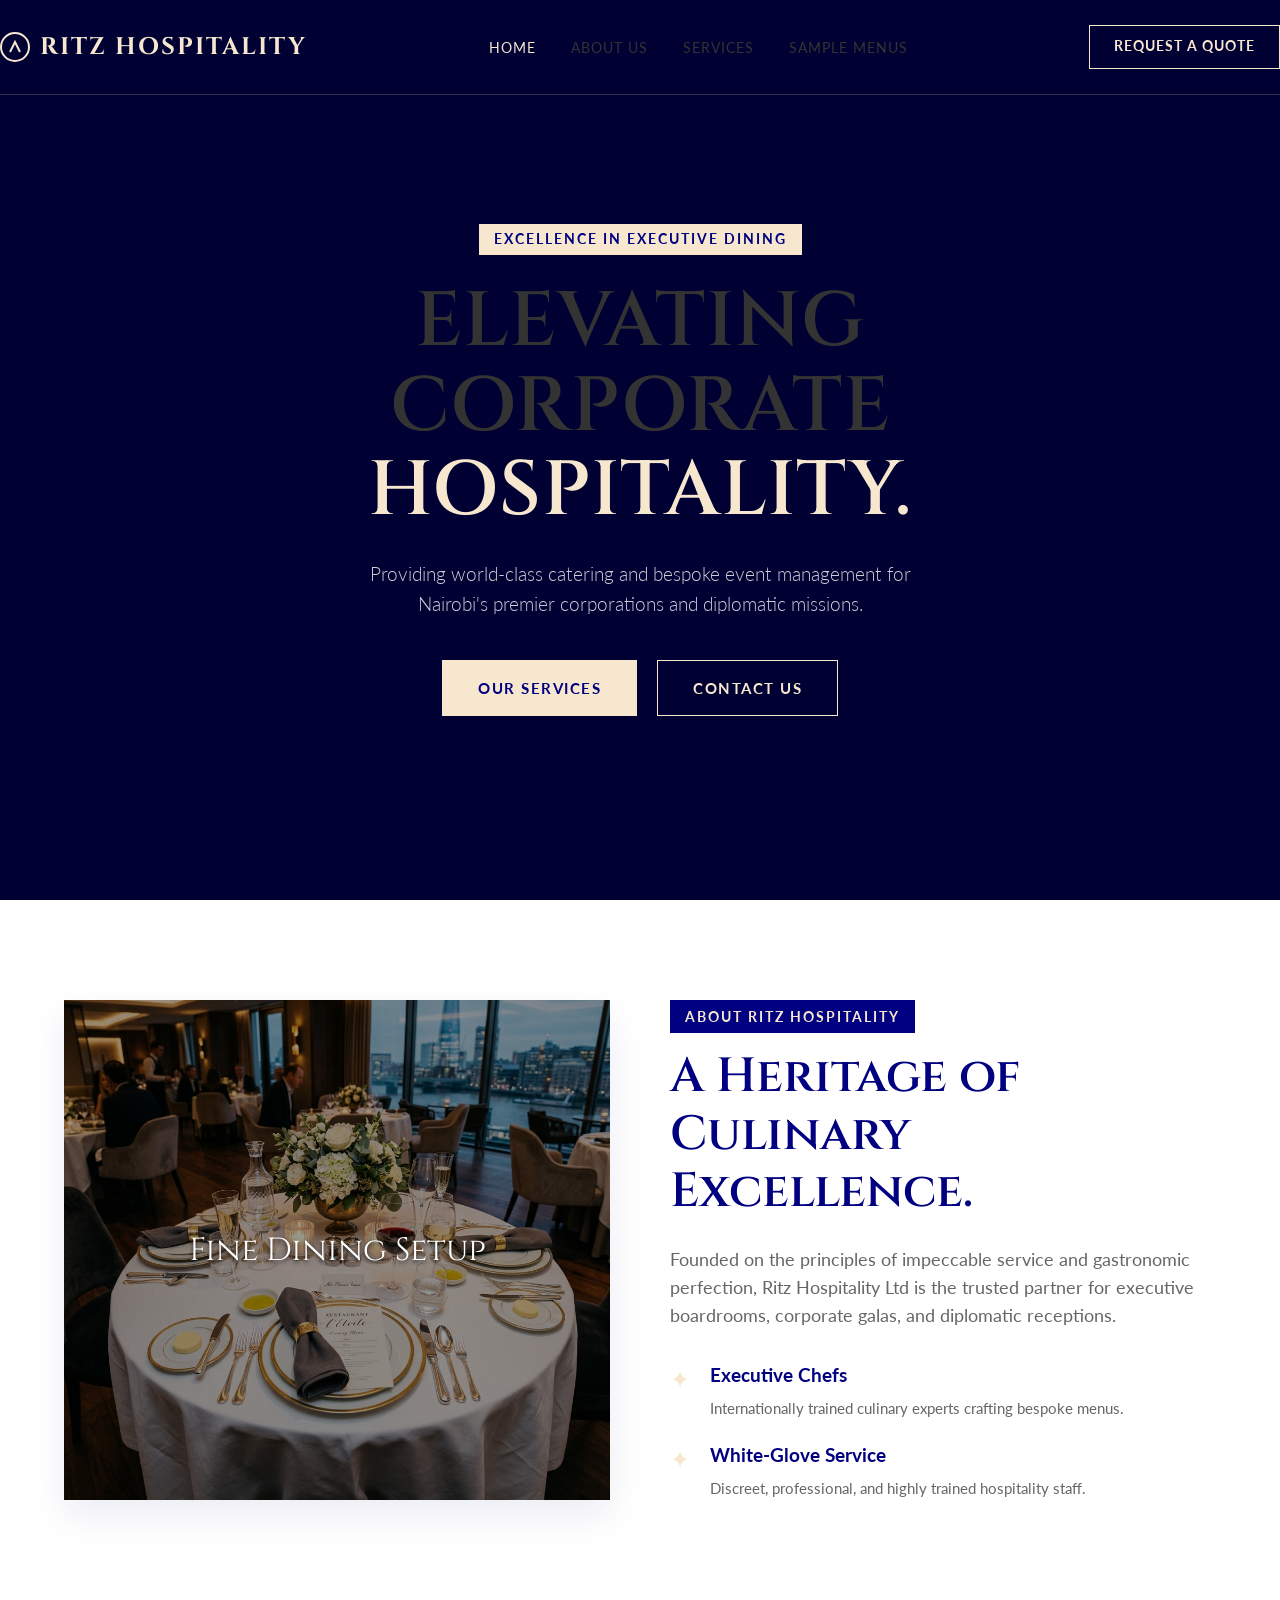
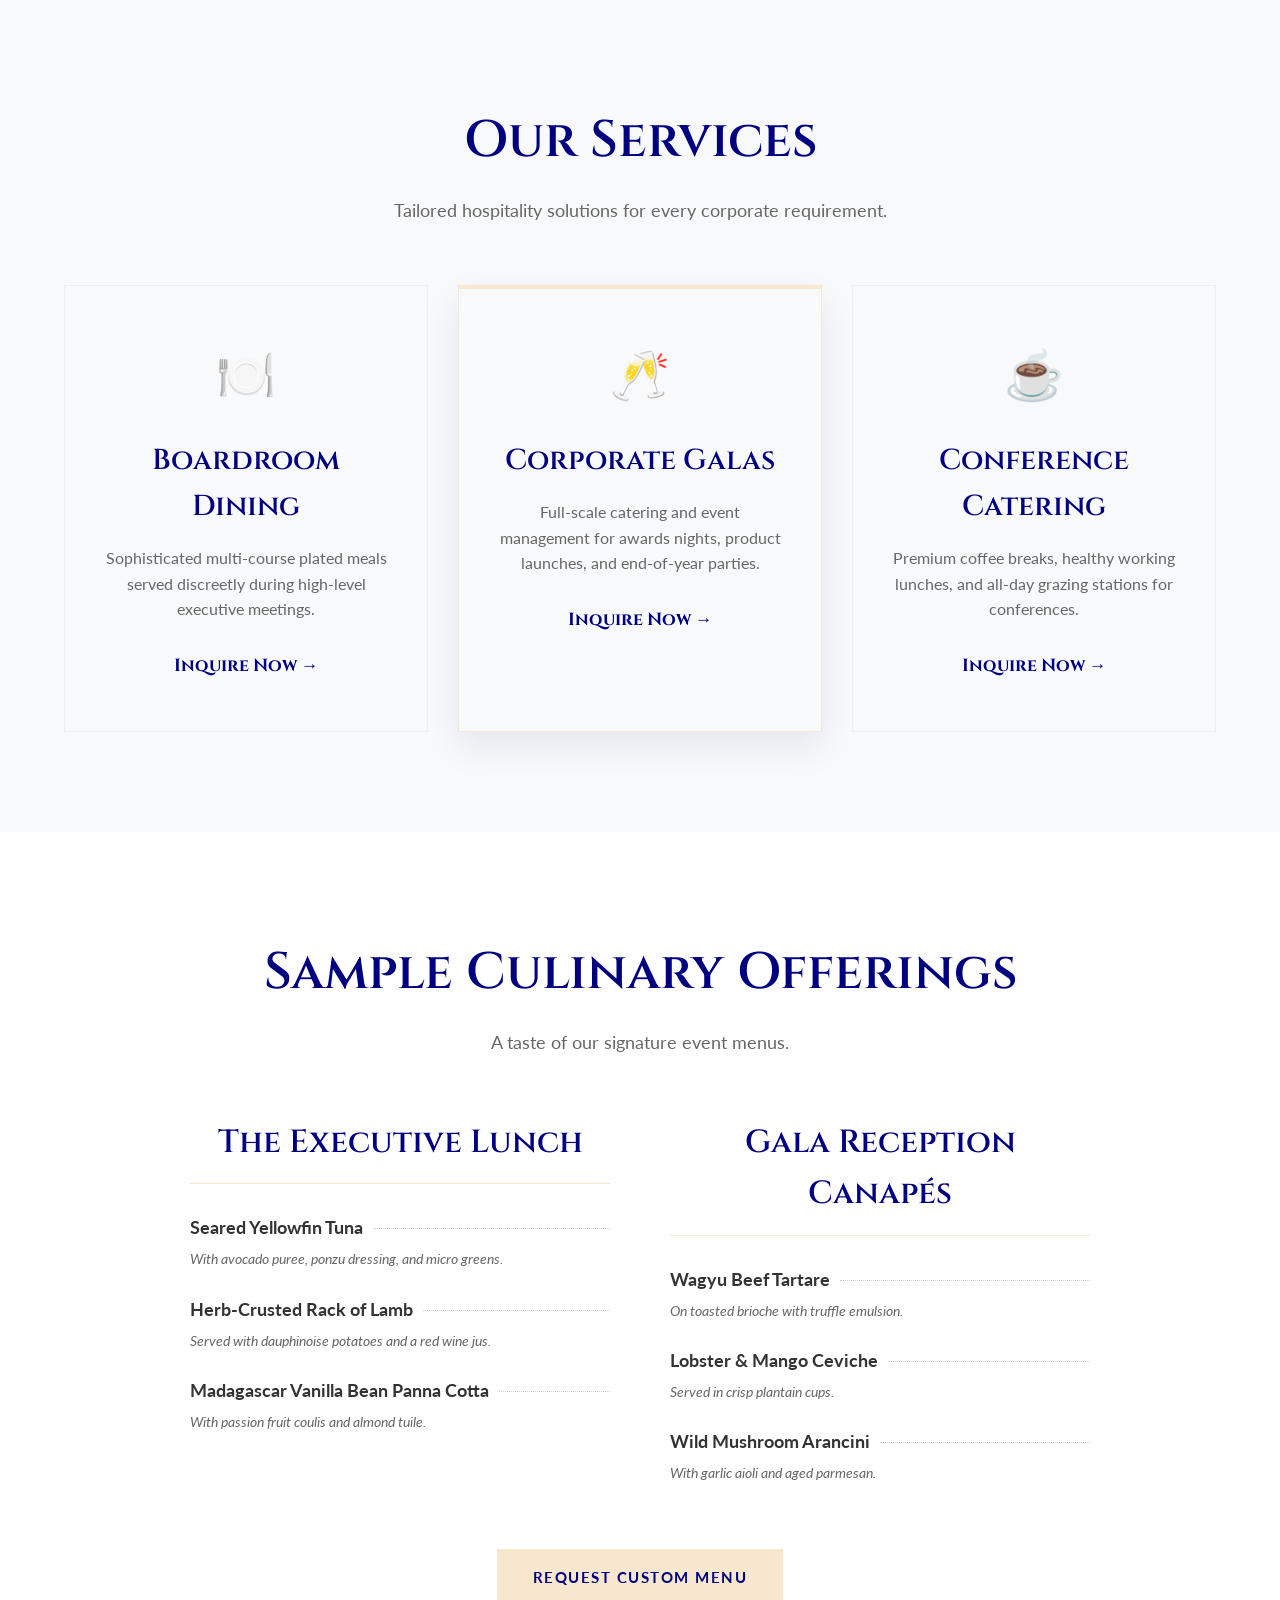
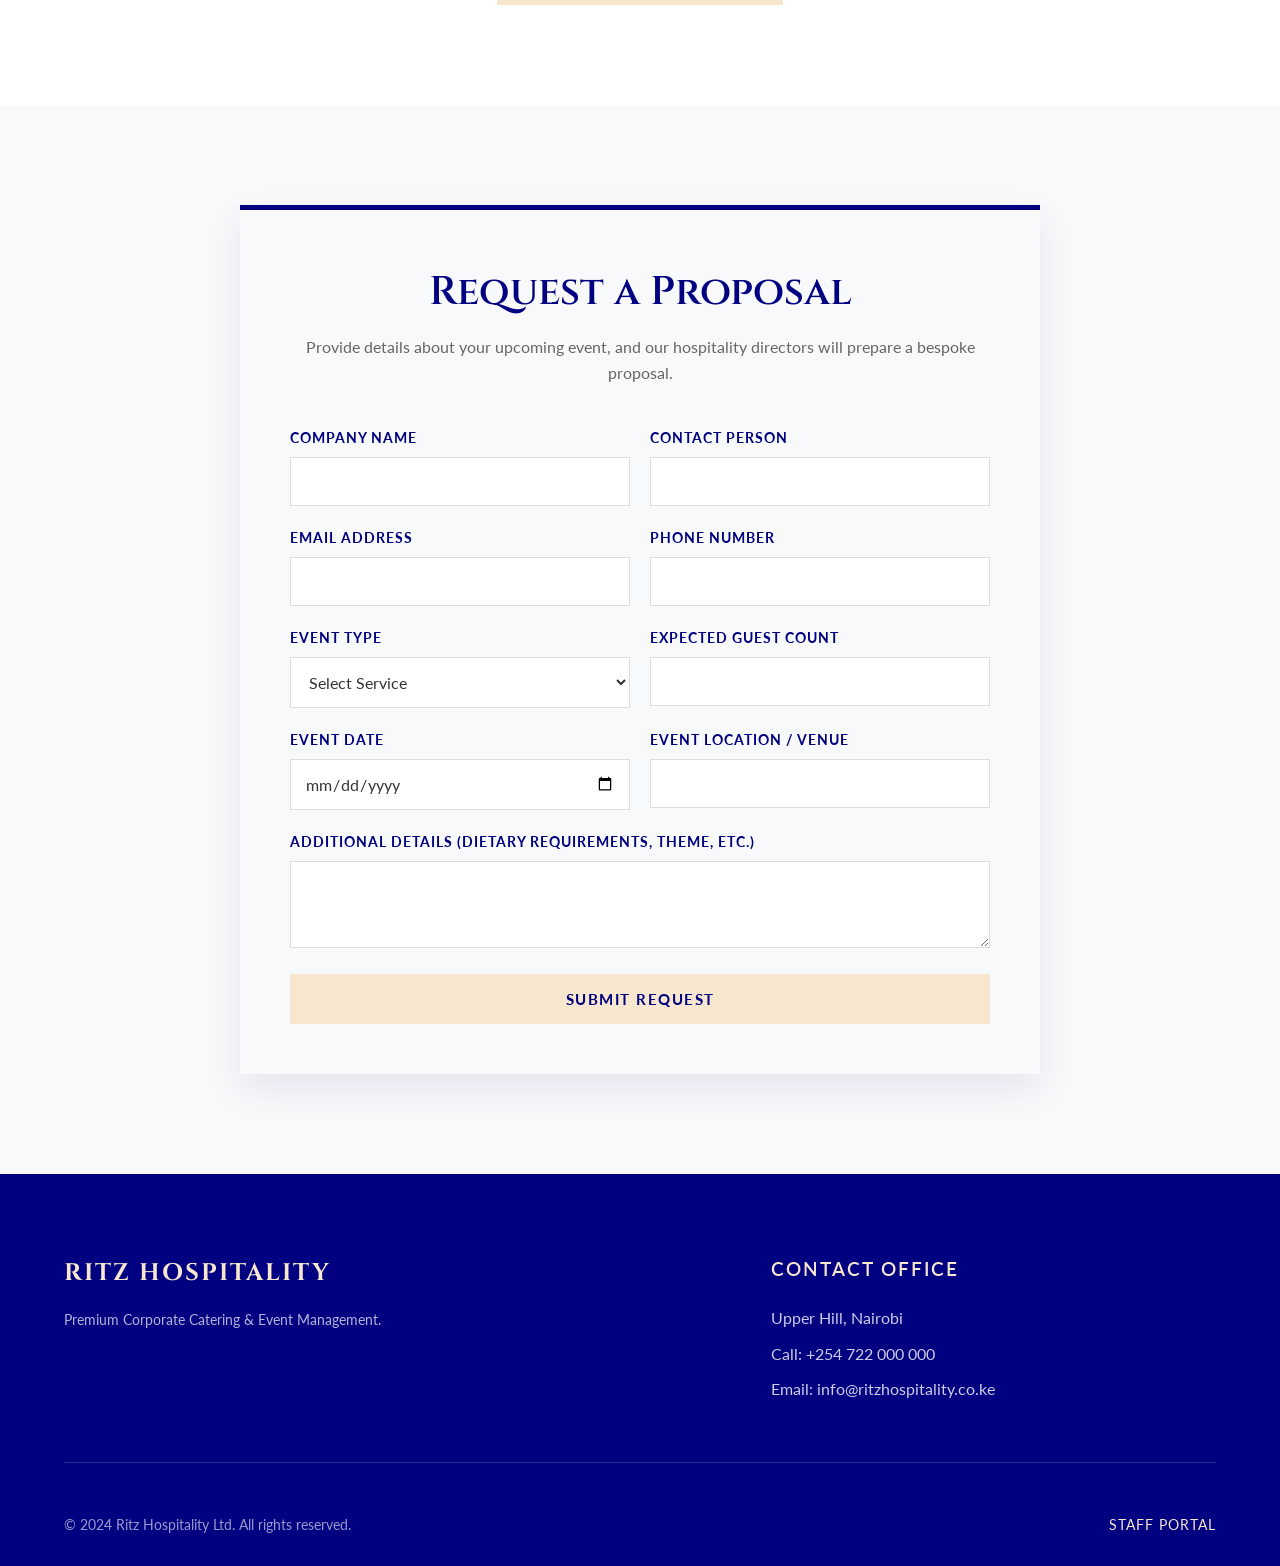
==== commit c38970f7: "Inject premium Google Imagen AI backgrounds" ====
--- a/index.html
+++ b/index.html
@@ -29,7 +29,7 @@
 </header>
 <section class="section split-section" id="about">
 <div class="container"><div class="split-grid">
-<div class="split-img" style=" background-image: linear-gradient(rgba(0,0,0,0.4), rgba(0,0,0,0.4)), url('https://loremflickr.com/800/600/Fine,Dining,Setup?lock=1') !important; background-size: cover !important; background-position: center !important; color: white !important; text-shadow: 0 2px 4px rgba(0,0,0,0.8);">Fine Dining Setup</div>
+<div class="split-img" style="color: white !important; text-shadow: 0 2px 4px rgba(0,0,0,0.8); background-image: linear-gradient(rgba(0,0,0,0.4), rgba(0,0,0,0.4)), url('images/fine_dining.png') !important; background-size: cover !important; background-position: center !important; color: white !important; text-shadow: 0 2px 4px rgba(0,0,0,0.8);">Fine Dining Setup</div>
 <div class="split-content">
 <span class="tag">About Ritz Hospitality</span>
 <h2>A Heritage of Culinary Excellence.</h2>
